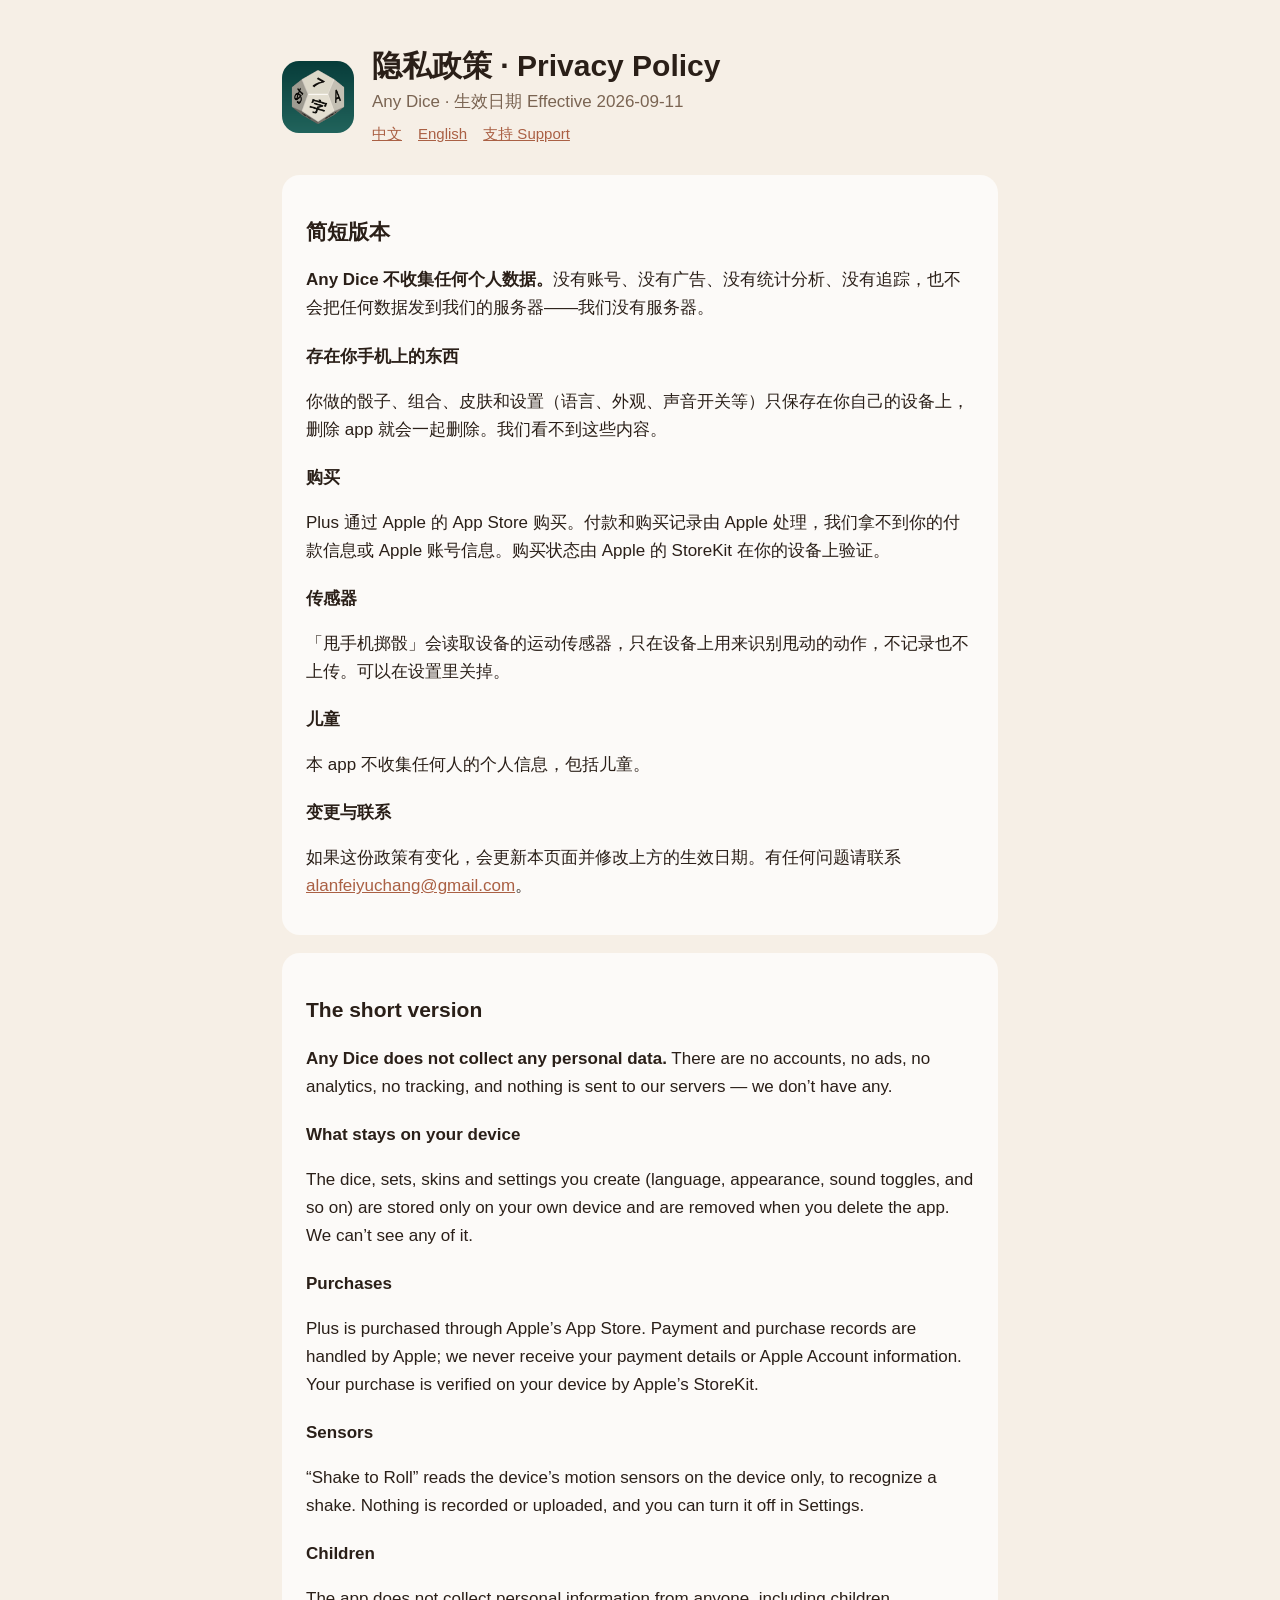
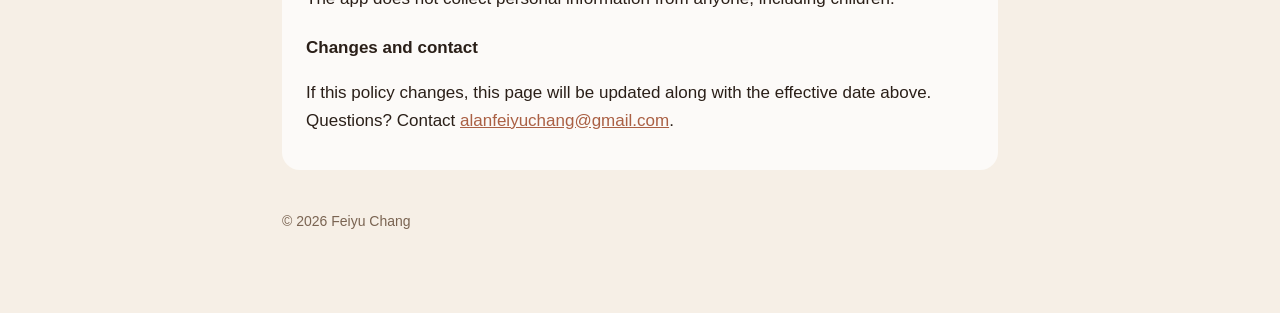
==== privacy.html @ 61b3be5f "Any Dice 支持页与隐私政策 Co-Authored-By: Claude Opus 5 (1M context) <noreply@anthropic.com>" ====
<!doctype html><html lang="zh-Hans"><head><meta charset="utf-8"><meta name="viewport" content="width=device-width,initial-scale=1">
<title>Any Dice 隐私政策 · Privacy Policy</title><link rel="stylesheet" href="style.css"></head><body><main>
<header><img src="icon.png" alt=""><div><h1>隐私政策 · Privacy Policy</h1><p class="sub">Any Dice · 生效日期 Effective 2026-09-11</p>
<nav><a href="#zh">中文</a><a href="#en">English</a><a href="index.html">支持 Support</a></nav></div></header>

<section id="zh"><h2>简短版本</h2><p><strong>Any Dice 不收集任何个人数据。</strong>没有账号、没有广告、没有统计分析、没有追踪，也不会把任何数据发到我们的服务器——我们没有服务器。</p>
<h3>存在你手机上的东西</h3><p>你做的骰子、组合、皮肤和设置（语言、外观、声音开关等）只保存在你自己的设备上，删除 app 就会一起删除。我们看不到这些内容。</p>
<h3>购买</h3><p>Plus 通过 Apple 的 App Store 购买。付款和购买记录由 Apple 处理，我们拿不到你的付款信息或 Apple 账号信息。购买状态由 Apple 的 StoreKit 在你的设备上验证。</p>
<h3>传感器</h3><p>「甩手机掷骰」会读取设备的运动传感器，只在设备上用来识别甩动的动作，不记录也不上传。可以在设置里关掉。</p>
<h3>儿童</h3><p>本 app 不收集任何人的个人信息，包括儿童。</p>
<h3>变更与联系</h3><p>如果这份政策有变化，会更新本页面并修改上方的生效日期。有任何问题请联系 <a href="mailto:alanfeiyuchang@gmail.com">alanfeiyuchang@gmail.com</a>。</p></section>

<section id="en"><h2>The short version</h2><p><strong>Any Dice does not collect any personal data.</strong> There are no accounts, no ads, no analytics, no tracking, and nothing is sent to our servers — we don’t have any.</p>
<h3>What stays on your device</h3><p>The dice, sets, skins and settings you create (language, appearance, sound toggles, and so on) are stored only on your own device and are removed when you delete the app. We can’t see any of it.</p>
<h3>Purchases</h3><p>Plus is purchased through Apple’s App Store. Payment and purchase records are handled by Apple; we never receive your payment details or Apple Account information. Your purchase is verified on your device by Apple’s StoreKit.</p>
<h3>Sensors</h3><p>“Shake to Roll” reads the device’s motion sensors on the device only, to recognize a shake. Nothing is recorded or uploaded, and you can turn it off in Settings.</p>
<h3>Children</h3><p>The app does not collect personal information from anyone, including children.</p>
<h3>Changes and contact</h3><p>If this policy changes, this page will be updated along with the effective date above. Questions? Contact <a href="mailto:alanfeiyuchang@gmail.com">alanfeiyuchang@gmail.com</a>.</p></section>
<footer>© 2026 Feiyu Chang</footer></main></body></html>
---- style.css ----
:root{--bg:#F6EFE6;--card:#FFFFFFB8;--ink:#2A1F18;--sub:#7A6452;--accent:#AA6044}
@media (prefers-color-scheme:dark){:root{--bg:#1A1512;--card:#2A221DCC;--ink:#F3EBE2;--sub:#BFAE9F;--accent:#E89A78}}
*{box-sizing:border-box}body{margin:0;background:var(--bg);color:var(--ink);font:17px/1.65 -apple-system,"PingFang SC","Helvetica Neue",sans-serif}
main{max-width:760px;margin:0 auto;padding:48px 22px 80px}
header{display:flex;align-items:center;gap:18px;margin-bottom:28px}header img{width:72px;height:72px;border-radius:17px}
h1{font-size:30px;margin:0;line-height:1.2}h2{font-size:21px;margin:34px 0 8px}h3{font-size:17px;margin:20px 0 4px}
p,li{color:var(--ink)}.sub{color:var(--sub);margin:4px 0 0}a{color:var(--accent)}
section{background:var(--card);border-radius:18px;padding:6px 24px 18px;margin:18px 0}
nav{display:flex;gap:16px;font-size:15px;margin-top:6px}footer{color:var(--sub);font-size:14px;margin-top:40px}
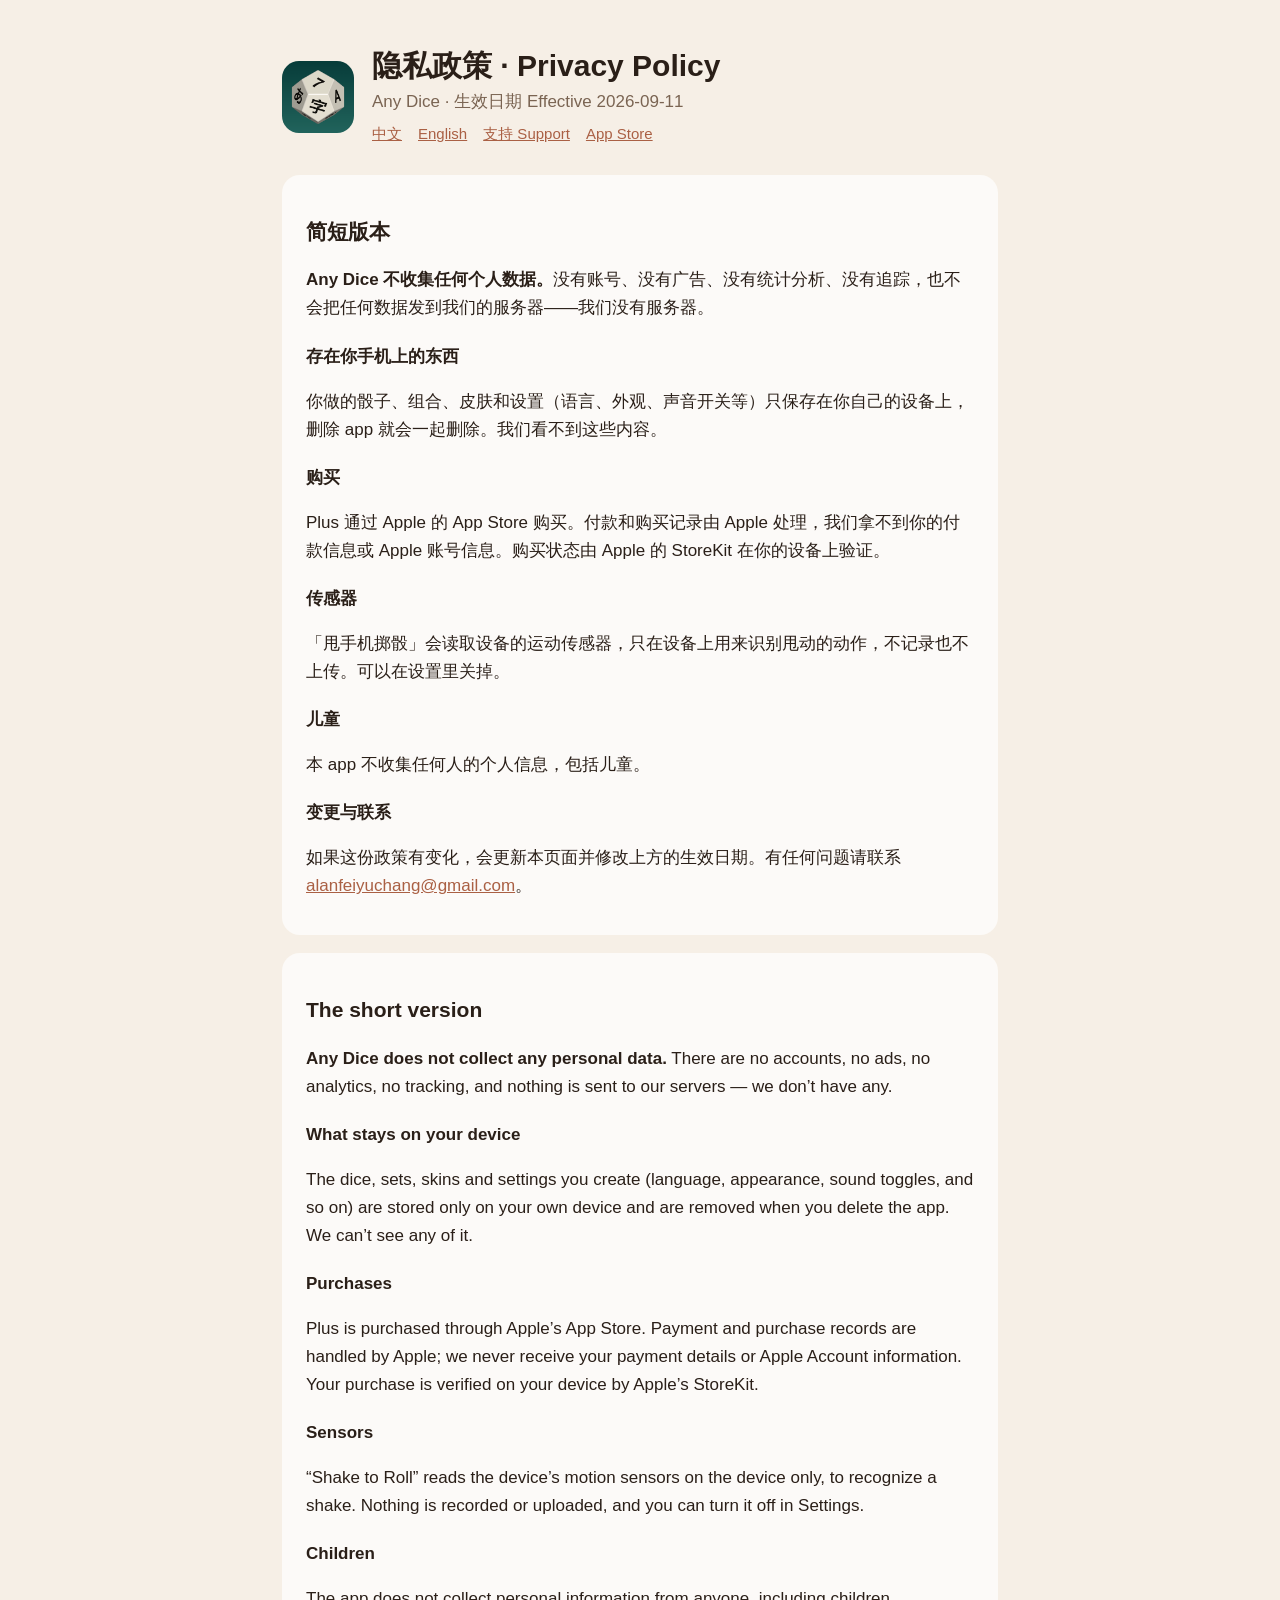
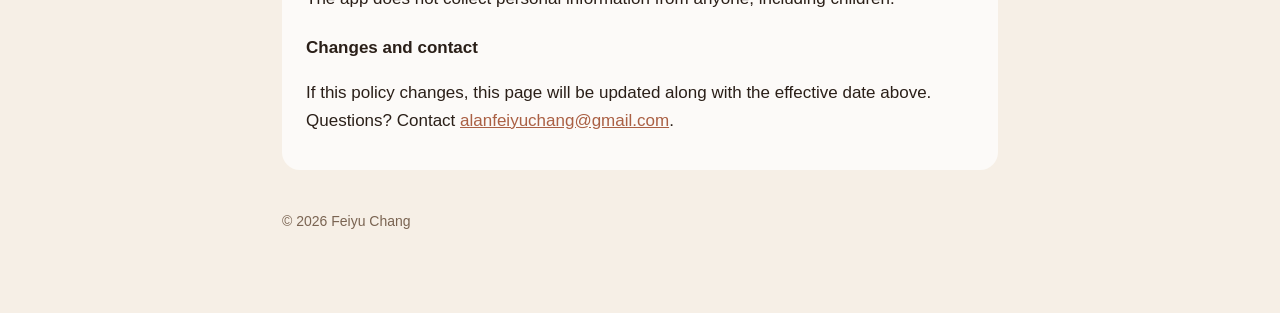
==== commit 71361766: "支持页和隐私页加上 App Store 链接 - 支持页顶部一颗「App Store 下载 · Download」按钮 - 隐私页导航里加一个 App Store 链接 - 两页都加 Smart Ap" ====
--- a/privacy.html
+++ b/privacy.html
@@ -1,7 +1,7 @@
-<!doctype html><html lang="zh-Hans"><head><meta charset="utf-8"><meta name="viewport" content="width=device-width,initial-scale=1">
+<!doctype html><html lang="zh-Hans"><head><meta charset="utf-8"><meta name="viewport" content="width=device-width,initial-scale=1"><meta name="apple-itunes-app" content="app-id=6810759010">
 <title>Any Dice 隐私政策 · Privacy Policy</title><link rel="stylesheet" href="style.css"></head><body><main>
 <header><img src="icon.png" alt=""><div><h1>隐私政策 · Privacy Policy</h1><p class="sub">Any Dice · 生效日期 Effective 2026-09-11</p>
-<nav><a href="#zh">中文</a><a href="#en">English</a><a href="index.html">支持 Support</a></nav></div></header>
+<nav><a href="#zh">中文</a><a href="#en">English</a><a href="index.html">支持 Support</a><a href="https://apps.apple.com/us/app/any-dice-generator/id6810759010" target="_blank" rel="noopener">App Store</a></nav></div></header>
 
 <section id="zh"><h2>简短版本</h2><p><strong>Any Dice 不收集任何个人数据。</strong>没有账号、没有广告、没有统计分析、没有追踪，也不会把任何数据发到我们的服务器——我们没有服务器。</p>
 <h3>存在你手机上的东西</h3><p>你做的骰子、组合、皮肤和设置（语言、外观、声音开关等）只保存在你自己的设备上，删除 app 就会一起删除。我们看不到这些内容。</p>
--- a/style.css
+++ b/style.css
@@ -6,4 +6,6 @@
 h1{font-size:30px;margin:0;line-height:1.2}h2{font-size:21px;margin:34px 0 8px}h3{font-size:17px;margin:20px 0 4px}
 p,li{color:var(--ink)}.sub{color:var(--sub);margin:4px 0 0}a{color:var(--accent)}
 section{background:var(--card);border-radius:18px;padding:6px 24px 18px;margin:18px 0}
-nav{display:flex;gap:16px;font-size:15px;margin-top:6px}footer{color:var(--sub);font-size:14px;margin-top:40px}
+nav{display:flex;flex-wrap:wrap;gap:6px 16px;font-size:15px;margin-top:6px}footer{color:var(--sub);font-size:14px;margin-top:40px}
+.store{display:inline-block;margin-top:12px;padding:9px 16px;border-radius:999px;background:var(--accent);color:#fff;font-size:15px;font-weight:600;text-decoration:none;white-space:nowrap}
+@media (prefers-color-scheme:dark){.store{color:#1A1512}}
